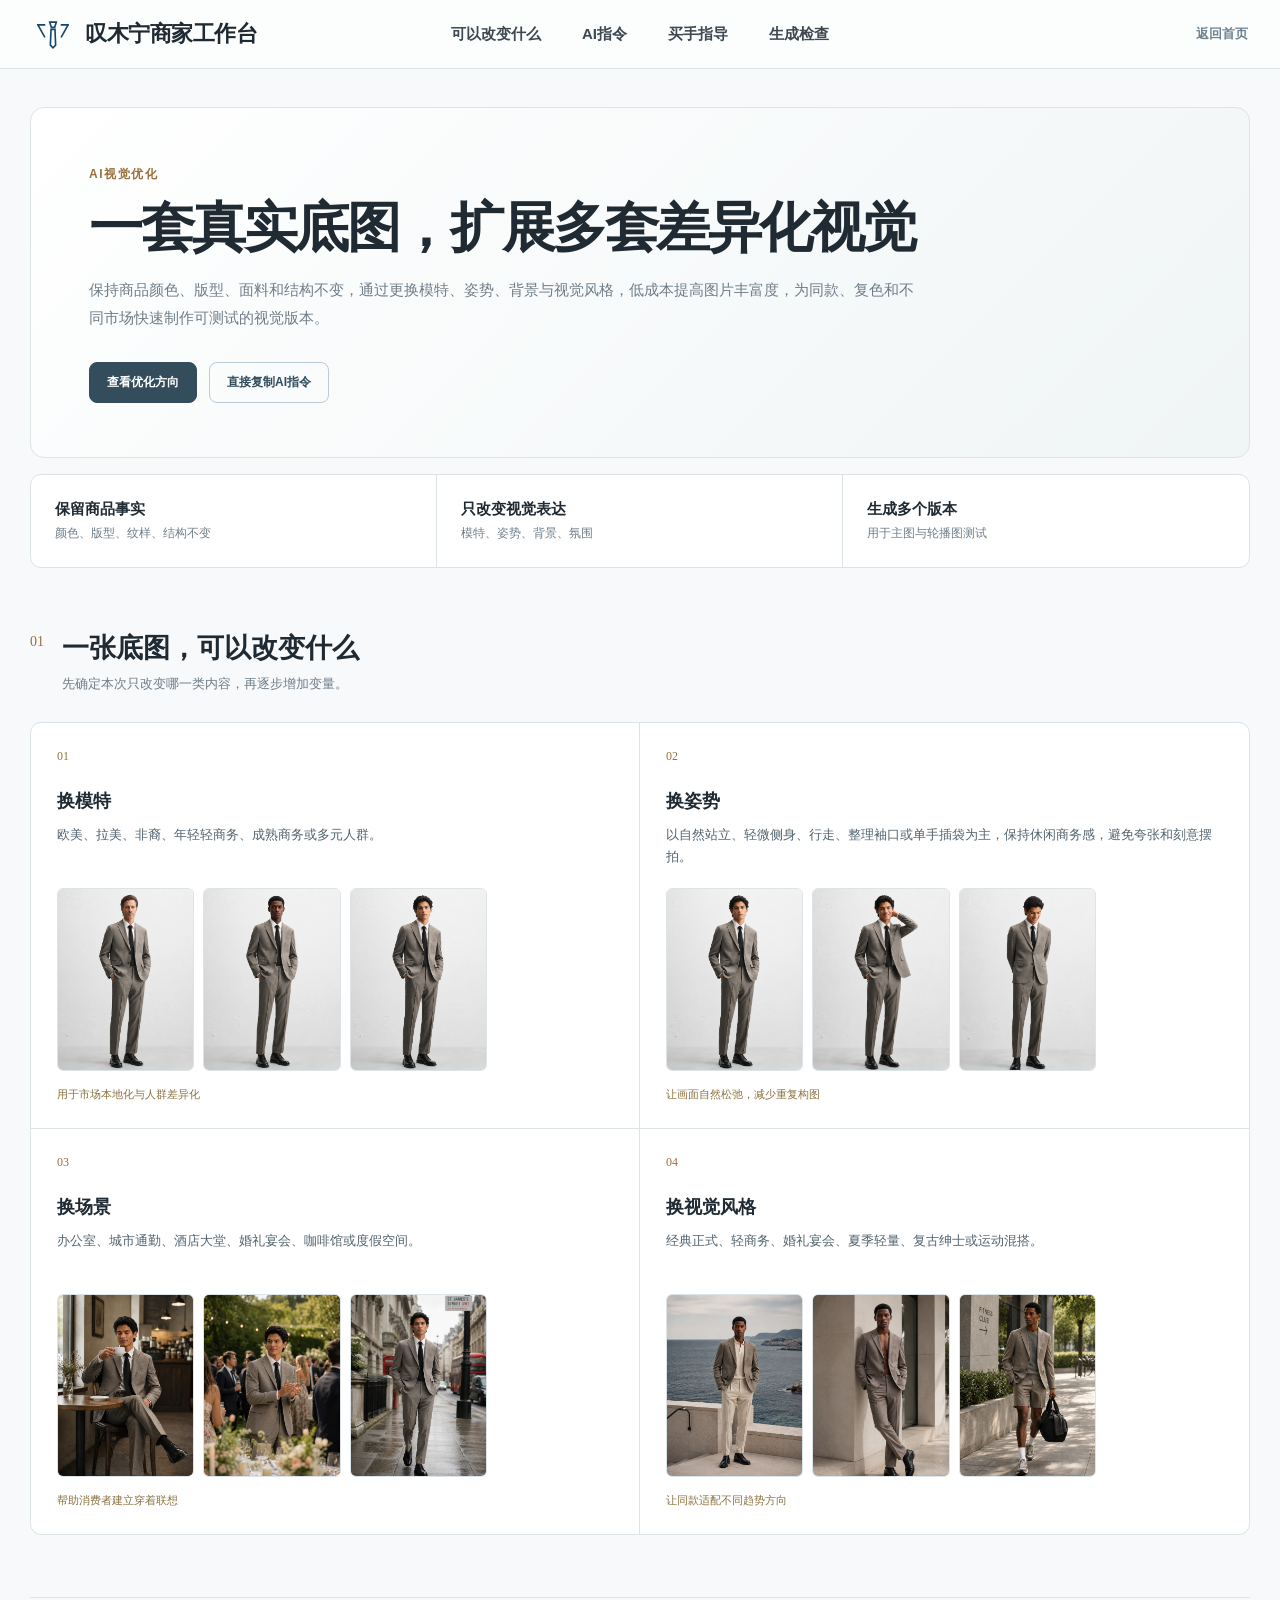
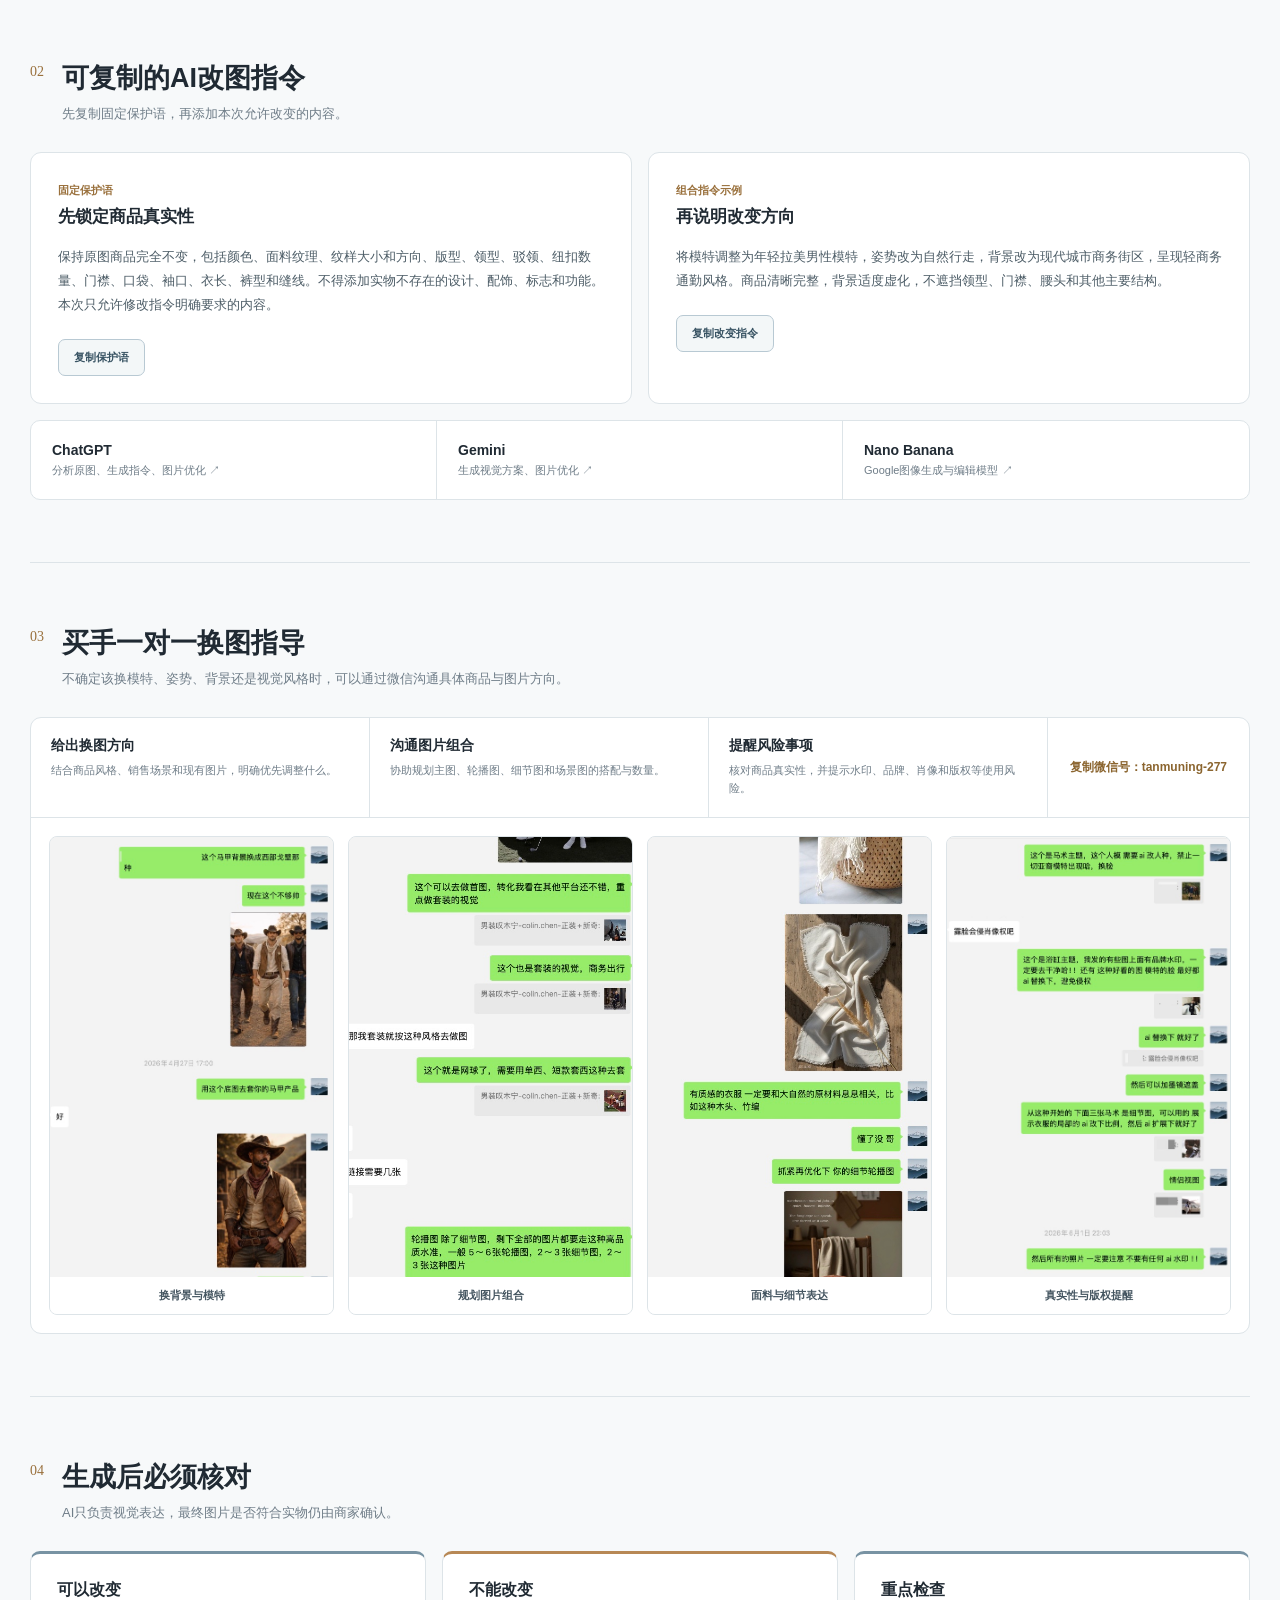
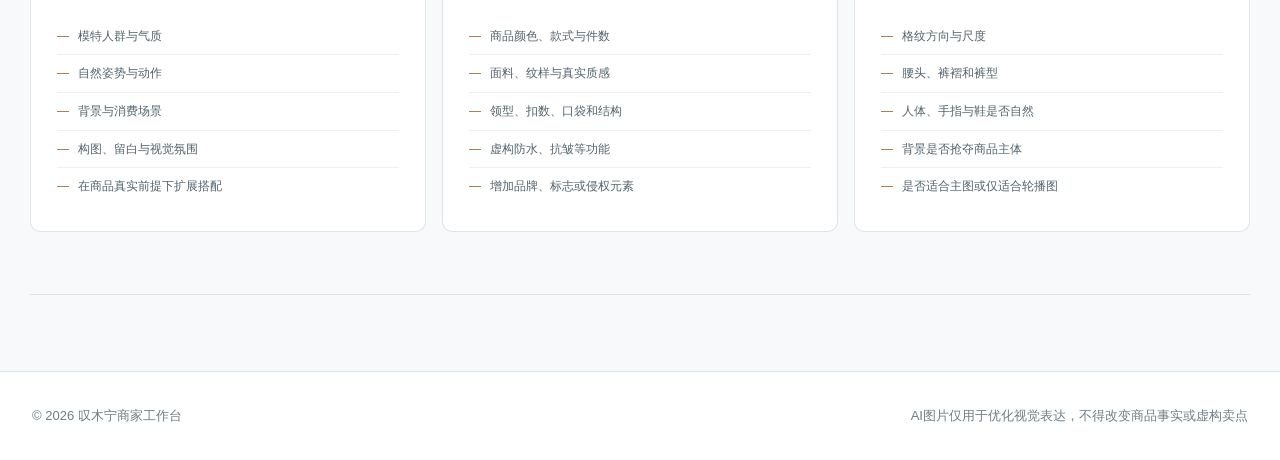
==== ai-visual.html @ 880a89ca "同步公开网站 a53dc67" ====
<!DOCTYPE html>
<html lang="zh-CN">
<head>
    <meta charset="UTF-8">
    <meta name="viewport" content="width=device-width, initial-scale=1.0">
    <meta name="description" content="TEMU男士正装AI视觉优化指南">
    <title>AI视觉优化｜叹木宁商家工作台</title>
    <link rel="icon" href="assets/home/tanmuning-logo.svg" type="image/svg+xml">
    <link rel="stylesheet" href="css/style.css?v=a53dc678">
    <link rel="stylesheet" href="css/ai-visual.css?v=a53dc678">
</head>
<body class="ai-visual-page">
    <header class="site-header">
        <div class="header-inner">
            <a class="site-logo" href="index.html"><img class="site-logo-mark" src="assets/home/tanmuning-logo.svg" alt=""><span>叹木宁商家工作台</span></a>
            <nav class="top-navigation ai-visual-top-nav">
                <a href="#changes">可以改变什么</a>
                <a href="#prompt">AI指令</a>
                <a href="#buyer-guidance">买手指导</a>
                <a href="#review">生成检查</a>
            </nav>
            <a class="ai-visual-home-link" href="index.html">返回首页</a>
        </div>
    </header>

    <main class="ai-visual-container">
        <section class="ai-visual-hero">
            <p class="ai-kicker">AI视觉优化</p>
            <h1>一套真实底图，扩展多套差异化视觉</h1>
            <p>保持商品颜色、版型、面料和结构不变，通过更换模特、姿势、背景与视觉风格，低成本提高图片丰富度，为同款、复色和不同市场快速制作可测试的视觉版本。</p>
            <div class="hero-actions"><a href="#changes">查看优化方向</a><a href="#prompt">直接复制AI指令</a></div>
        </section>

        <section class="ai-principle-strip" aria-label="AI视觉优化原则">
            <div><strong>保留商品事实</strong><span>颜色、版型、纹样、结构不变</span></div>
            <div><strong>只改变视觉表达</strong><span>模特、姿势、背景、氛围</span></div>
            <div><strong>生成多个版本</strong><span>用于主图与轮播图测试</span></div>
        </section>

        <section id="changes" class="ai-section">
            <div class="ai-section-heading"><small>01</small><div><h2>一张底图，可以改变什么</h2><p>先确定本次只改变哪一类内容，再逐步增加变量。</p></div></div>
            <div class="change-grid">
                <article><span>01</span><h3>换模特</h3><p>欧美、拉美、非裔、年轻轻商务、成熟商务或多元人群。</p><div class="change-examples"><img src="assets/ai-visual/model-01.png" alt="换模特示例一"><img src="assets/ai-visual/model-02.png" alt="换模特示例二"><img src="assets/ai-visual/model-03.png" alt="换模特示例三"></div><small>用于市场本地化与人群差异化</small></article>
                <article><span>02</span><h3>换姿势</h3><p>以自然站立、轻微侧身、行走、整理袖口或单手插袋为主，保持休闲商务感，避免夸张和刻意摆拍。</p><div class="change-examples"><img src="assets/ai-visual/pose-01.png" alt="换姿势示例一"><img src="assets/ai-visual/pose-02.png" alt="换姿势示例二"><img src="assets/ai-visual/pose-03.png" alt="换姿势示例三"></div><small>让画面自然松弛，减少重复构图</small></article>
                <article><span>03</span><h3>换场景</h3><p>办公室、城市通勤、酒店大堂、婚礼宴会、咖啡馆或度假空间。</p><div class="change-examples"><img src="assets/ai-visual/scene-01.png" alt="换场景示例一"><img src="assets/ai-visual/scene-02.png" alt="换场景示例二"><img src="assets/ai-visual/scene-03.png" alt="换场景示例三"></div><small>帮助消费者建立穿着联想</small></article>
                <article><span>04</span><h3>换视觉风格</h3><p>经典正式、轻商务、婚礼宴会、夏季轻量、复古绅士或运动混搭。</p><div class="change-examples"><img src="assets/ai-visual/style-01.png" alt="换视觉风格示例一"><img src="assets/ai-visual/style-02.png" alt="换视觉风格示例二"><img src="assets/ai-visual/style-03.png" alt="换视觉风格示例三"></div><small>让同款适配不同趋势方向</small></article>
            </div>
        </section>

        <section id="prompt" class="ai-section">
            <div class="ai-section-heading"><small>02</small><div><h2>可复制的AI改图指令</h2><p>先复制固定保护语，再添加本次允许改变的内容。</p></div></div>
            <div class="prompt-layout">
                <article class="prompt-box"><div><small>固定保护语</small><h3>先锁定商品真实性</h3></div><p id="protectPrompt">保持原图商品完全不变，包括颜色、面料纹理、纹样大小和方向、版型、领型、驳领、纽扣数量、门襟、口袋、袖口、衣长、裤型和缝线。不得添加实物不存在的设计、配饰、标志和功能。本次只允许修改指令明确要求的内容。</p><button type="button" data-copy-target="protectPrompt">复制保护语</button></article>
                <article class="prompt-box"><div><small>组合指令示例</small><h3>再说明改变方向</h3></div><p id="changePrompt">将模特调整为年轻拉美男性模特，姿势改为自然行走，背景改为现代城市商务街区，呈现轻商务通勤风格。商品清晰完整，背景适度虚化，不遮挡领型、门襟、腰头和其他主要结构。</p><button type="button" data-copy-target="changePrompt">复制改变指令</button></article>
            </div>
            <div class="ai-tool-links"><a href="https://chatgpt.com/" target="_blank" rel="noopener noreferrer"><strong>ChatGPT</strong><span>分析原图、生成指令、图片优化 ↗</span></a><a href="https://gemini.google.com/" target="_blank" rel="noopener noreferrer"><strong>Gemini</strong><span>生成视觉方案、图片优化 ↗</span></a><a href="https://deepmind.google/models/gemini-image/" target="_blank" rel="noopener noreferrer"><strong>Nano Banana</strong><span>Google图像生成与编辑模型 ↗</span></a></div>
        </section>

        <section id="buyer-guidance" class="ai-section">
            <div class="ai-section-heading"><small>03</small><div><h2>买手一对一换图指导</h2><p>不确定该换模特、姿势、背景还是视觉风格时，可以通过微信沟通具体商品与图片方向。</p></div></div>
            <div class="buyer-guidance-card">
                <div class="buyer-guidance-intro">
                    <div><strong>给出换图方向</strong><span>结合商品风格、销售场景和现有图片，明确优先调整什么。</span></div>
                    <div><strong>沟通图片组合</strong><span>协助规划主图、轮播图、细节图和场景图的搭配与数量。</span></div>
                    <div><strong>提醒风险事项</strong><span>核对商品真实性，并提示水印、品牌、肖像和版权等使用风险。</span></div>
                    <button type="button" data-copy-text="tanmuning-277">复制微信号：tanmuning-277</button>
                </div>
                <div class="buyer-chat-grid">
                    <figure><a href="assets/ai-visual/buyer-guidance-01.png" target="_blank"><img src="assets/ai-visual/buyer-guidance-01.png" alt="买手指导更换背景和模特的微信沟通记录"></a><figcaption>换背景与模特</figcaption></figure>
                    <figure><a href="assets/ai-visual/buyer-guidance-02.png" target="_blank"><img src="assets/ai-visual/buyer-guidance-02.png" alt="买手指导主图和轮播图组合的微信沟通记录"></a><figcaption>规划图片组合</figcaption></figure>
                    <figure><a href="assets/ai-visual/buyer-guidance-03.png" target="_blank"><img src="assets/ai-visual/buyer-guidance-03.png" alt="买手指导面料氛围与细节图的微信沟通记录"></a><figcaption>面料与细节表达</figcaption></figure>
                    <figure><a href="assets/ai-visual/buyer-guidance-04.png" target="_blank"><img src="assets/ai-visual/buyer-guidance-04.png" alt="买手提醒图片版权和真实性风险的微信沟通记录"></a><figcaption>真实性与版权提醒</figcaption></figure>
                </div>
            </div>
        </section>

        <section id="review" class="ai-section">
            <div class="ai-section-heading"><small>04</small><div><h2>生成后必须核对</h2><p>AI只负责视觉表达，最终图片是否符合实物仍由商家确认。</p></div></div>
            <div class="review-columns">
                <article><h3>可以改变</h3><ul><li>模特人群与气质</li><li>自然姿势与动作</li><li>背景与消费场景</li><li>构图、留白与视觉氛围</li><li>在商品真实前提下扩展搭配</li></ul></article>
                <article class="danger"><h3>不能改变</h3><ul><li>商品颜色、款式与件数</li><li>面料、纹样与真实质感</li><li>领型、扣数、口袋和结构</li><li>虚构防水、抗皱等功能</li><li>增加品牌、标志或侵权元素</li></ul></article>
                <article><h3>重点检查</h3><ul><li>格纹方向与尺度</li><li>腰头、裤褶和裤型</li><li>人体、手指与鞋是否自然</li><li>背景是否抢夺商品主体</li><li>是否适合主图或仅适合轮播图</li></ul></article>
            </div>
        </section>
    </main>

    <footer class="site-footer"><div class="footer-inner"><p>© 2026 叹木宁商家工作台</p><p>AI图片仅用于优化视觉表达，不得改变商品事实或虚构卖点</p></div></footer>
    <div id="toast" class="toast"></div>
    <script src="js/ai-visual.js?v=a53dc678"></script>
</body>
</html>
---- css/style.css ----
:root {
    --primary: #647f97;
    --primary-dark: #465f75;

    --background: #f8fafb;
    --surface: #ffffff;

    --text: #202a33;
    --muted: #6f7d88;

    --border: #dde4e8;

    --radius: 16px;

    --shadow:
        0 10px 30px rgba(26, 39, 66, 0.08);
}

* {
    margin: 0;
    padding: 0;
    box-sizing: border-box;
}

html {
    scroll-behavior: smooth;
}

body {
    min-height: 100vh;

    background: var(--background);
    color: var(--text);

    font-family:
        "PingFang SC",
        "Microsoft YaHei",
        Arial,
        sans-serif;
}

button,
input {
    font: inherit;
}

button {
    cursor: pointer;
}

a {
    color: inherit;
    text-decoration: none;
}

.site-header {
    position: sticky;
    top: 0;
    z-index: 1000;

    background: rgba(255, 255, 255, 0.96);
    border-bottom: 1px solid var(--border);
    backdrop-filter: blur(14px);
}

.header-inner {
    width: min(1200px, calc(100% - 40px));
    height: 68px;
    margin: 0 auto;

    display: grid;
    grid-template-columns: minmax(260px, 1fr) auto minmax(260px, 1fr);
    align-items: center;
}

.site-logo {
    justify-self: start;

    font-size: 25px;
    font-weight: 800;
    letter-spacing: -1px;
}

.top-navigation {
    display: flex;
    align-items: center;
    gap: 42px;
}

.top-navigation a {
    color: #30394c;
    font-size: 15px;
    font-weight: 700;
}

.top-navigation a:hover {
    color: var(--primary);
}

.theme-toggle {
    justify-self: end;

    width: 44px;
    height: 44px;

    border: 0;
    border-radius: 50%;

    background: #eef4ff;
}

.page-container {
    width: min(1200px, calc(100% - 40px));
    margin: 22px auto 70px;
}

.announcement-section {
    margin-top: 24px;
}

.section-heading {
    display: flex;
    align-items: center;
    gap: 12px;

    padding: 20px 26px 14px;

    background: var(--surface);
    border: 1px solid var(--border);
    border-bottom: 0;
    border-radius: var(--radius) var(--radius) 0 0;
}

.section-heading-mark {
    font-size: 22px;
}

.section-heading h1 {
    font-size: 22px;
}

.announcement-list {
    overflow: hidden;

    background: var(--surface);
    border: 1px solid var(--border);
    border-radius: 0 0 var(--radius) var(--radius);

    box-shadow: var(--shadow);
}

.announcement-item {
    min-height: 72px;
    padding: 20px 28px;

    display: flex;
    align-items: center;
    justify-content: space-between;
    gap: 20px;

    border-bottom: 1px solid var(--border);
}

.announcement-item:last-child {
    border-bottom: 0;
}

.announcement-item.is-clickable {
    cursor: pointer;
    transition: background-color 0.18s ease;
}

.announcement-item.is-clickable:hover {
    background: #f7faff;
}

.announcement-item.is-clickable .announcement-title-row strong {
    color: var(--primary);
}

.notice-page {
    min-height: 100vh;
    padding: 36px 20px 72px;
    background: var(--background);
}

.notice-article {
    width: min(900px, 100%);
    margin: 0 auto;
    padding: 42px 56px 54px;
    background: var(--surface);
    border: 1px solid var(--border);
    border-radius: 20px;
    box-shadow: 0 18px 50px rgba(23, 42, 76, 0.07);
}

.notice-topbar {
    display: grid;
    grid-template-columns: 1fr auto auto;
    align-items: center;
    justify-content: space-between;
    gap: 20px;
    margin-bottom: 38px;
}

.notice-site-logo {
    font-size: 19px;
}

.notice-site-logo .site-logo-mark {
    width: 36px;
    height: 36px;
}

.notice-back {
    display: inline-flex;
    align-items: center;
    margin: 0;
    color: var(--muted);
    font-size: 13px;
    font-weight: 700;
    transition: color 0.2s ease;
}

.notice-back:hover {
    color: var(--primary);
}

.notice-theme-toggle {
    width: 38px;
    height: 38px;
    display: inline-flex;
    align-items: center;
    justify-content: center;
    flex-shrink: 0;
    border: 1px solid var(--border);
    border-radius: 50%;
    background: #eef4ff;
    font-size: 15px;
    transition: border-color 0.2s ease, background 0.2s ease, transform 0.2s ease;
}

.notice-theme-toggle:hover {
    border-color: #bfd0e7;
    transform: translateY(-1px);
}

body.dark .notice-theme-toggle {
    background: #26364a;
}

.notice-header {
    padding-bottom: 28px;
    border-bottom: 1px solid var(--border);
}

.notice-label {
    display: inline-flex;
    margin-bottom: 14px;
    padding: 5px 9px;
    border-radius: 6px;
    background: #edf4ff;
    color: var(--primary);
    font-size: 11px;
    font-weight: 800;
    letter-spacing: 0.08em;
}

.notice-article h1 {
    margin: 0 0 15px;
    max-width: 760px;
    font-size: clamp(27px, 4vw, 40px);
    line-height: 1.28;
    letter-spacing: -0.035em;
}

.notice-date {
    margin: 0;
    color: var(--muted);
    font-size: 12px;
}

.notice-lead {
    margin: 32px 0 36px;
    padding: 18px 20px;
    border-left: 3px solid var(--primary);
    background: #f6f9fe;
    color: var(--text);
    font-weight: 700;
    line-height: 1.75;
}

.notice-article p {
    margin: 0;
    color: #3d4858;
    font-size: 15px;
    line-height: 1.85;
}

.notice-content h2 {
    margin: 0 0 18px;
    font-size: 18px;
}

.notice-steps {
    display: grid;
    gap: 0;
    margin: 0;
    padding: 0;
    list-style: none;
}

.notice-steps li {
    display: grid;
    grid-template-columns: 42px minmax(0, 1fr);
    gap: 16px;
    padding: 20px 0;
    border-bottom: 1px solid var(--border);
}

.notice-step-number {
    padding-top: 2px;
    color: #8da6c8;
    font-size: 12px;
    font-weight: 800;
    letter-spacing: 0.08em;
}

.notice-steps strong {
    display: block;
    margin-bottom: 6px;
    color: var(--text);
    font-size: 15px;
}

.notice-entry {
    margin-top: 28px !important;
    padding-top: 2px;
}

.notice-entry strong {
    color: var(--text);
}

.notice-entry a {
    display: inline-flex;
    margin-left: 5px;
    color: var(--primary);
    font-size: 13px;
    font-weight: 800;
    white-space: nowrap;
}

.notice-entry a:hover {
    text-decoration: underline;
}

body.dark .notice-label {
    background: #26364a;
    color: #a9c4e3;
}

body.dark .notice-lead {
    background: #202b3f;
}

body.dark .notice-article p {
    color: #bdc7d6;
}

.gcc-notice-article {
    width: min(980px, 100%);
}

.gcc-principle {
    display: flex;
    align-items: center;
    gap: 16px;
    padding: 22px 24px;
    border: 1px solid #c9dbf5;
    border-left: 5px solid var(--primary);
    border-radius: 0 13px 13px 0;
    background: linear-gradient(100deg, #edf4ff 0%, #f7faff 100%);
    color: #162b49;
    font-size: 17px;
    font-weight: 800;
    box-shadow: 0 8px 24px rgba(37, 99, 235, 0.07);
}

.gcc-principle span {
    flex-shrink: 0;
    padding: 6px 10px;
    border-radius: 7px;
    background: var(--primary);
    color: #ffffff;
    font-size: 12px;
    font-weight: 800;
}

.gcc-question {
    margin-bottom: 20px;
    padding-left: 14px;
    border-left: 4px solid var(--primary);
}

.gcc-question h2 {
    font-size: 19px;
    line-height: 1.45;
}

.gcc-branches {
    display: grid;
    grid-template-columns: repeat(2, minmax(0, 1fr));
    gap: 16px;
}

.gcc-branch {
    padding: 22px;
    border: 1px solid var(--border);
    border-radius: 15px;
    background: #fbfcfe;
}

.gcc-branch-heading {
    min-height: 50px;
    display: flex;
    align-items: flex-start;
    justify-content: space-between;
    gap: 14px;
    margin-bottom: 17px;
    padding-bottom: 16px;
    border-bottom: 1px solid var(--border);
}

.gcc-path-label {
    display: block;
    margin-bottom: 3px;
    color: #8295ad;
    font-size: 10px;
    font-weight: 800;
    letter-spacing: 0.08em;
}

.gcc-branch-heading h2 {
    font-size: 20px;
}

.gcc-choice-label {
    flex-shrink: 0;
    padding: 5px 8px;
    border: 1px solid #cfe0f7;
    border-radius: 999px;
    background: #eef5ff;
    color: #426a9c;
    font-size: 10px;
    font-weight: 800;
}

.gcc-rule-list {
    display: grid;
    gap: 11px;
}

.gcc-rule {
    padding: 15px 16px;
    border-radius: 11px;
    background: #f2f6fb;
}

.gcc-rule-type {
    display: inline-flex;
    margin-bottom: 8px;
    color: #315b89;
    font-size: 12px;
    font-weight: 800;
}

.gcc-rule p {
    font-size: 13px;
    line-height: 1.75;
}

.gcc-learning-link {
    margin-top: 28px !important;
    padding-top: 22px;
    border-top: 1px solid var(--border);
}

.gcc-learning-link strong {
    color: var(--text);
}

.gcc-learning-link a {
    color: var(--primary);
    font-size: 13px;
    font-weight: 800;
}

.gcc-learning-link a:hover {
    text-decoration: underline;
}

body.dark .gcc-principle {
    border-color: #354a65;
    border-left-color: var(--primary);
    background: linear-gradient(100deg, #203047 0%, #1d283a 100%);
    color: #eef4ff;
}

body.dark .gcc-principle span {
    background: #3f73cf;
    color: #ffffff;
}

body.dark .gcc-choice-label {
    background: #26364a;
    color: #a9c4e3;
    border-color: #354a65;
}

body.dark .gcc-branch {
    background: #1c2638;
}

body.dark .gcc-rule {
    background: #222e42;
}

body.dark .gcc-rule-type {
    color: #a9c4e3;
}

@media (max-width: 600px) {
    .notice-page {
        padding: 12px 10px 36px;
    }

    .notice-article {
        padding: 25px 20px 34px;
        border-radius: 14px;
    }

    .notice-topbar {
        margin-bottom: 27px;
        grid-template-columns: minmax(0, 1fr) auto auto;
        gap: 10px;
    }

    .notice-site-logo {
        gap: 7px;
        font-size: 16px;
        white-space: nowrap;
    }

    .notice-site-logo .site-logo-mark {
        width: 30px;
        height: 30px;
    }

    .notice-back {
        white-space: nowrap;
    }

    .notice-header {
        padding-bottom: 22px;
    }

    .notice-lead {
        margin: 24px 0 28px;
        padding: 15px 16px;
    }

    .notice-article p {
        font-size: 14px;
    }

    .notice-steps li {
        grid-template-columns: 32px minmax(0, 1fr);
        gap: 10px;
        padding: 17px 0;
    }

    .notice-entry a {
        display: table;
        margin: 8px 0 0;
    }

    .gcc-principle {
        align-items: flex-start;
        flex-direction: column;
        gap: 8px;
    }

    .gcc-branches {
        grid-template-columns: 1fr;
    }

    .gcc-branch {
        padding: 18px;
    }

    .gcc-learning-link a {
        display: table;
        margin-top: 7px;
    }
}

.announcement-title-row {
    display: flex;
    align-items: center;
    gap: 7px;

    font-size: 15px;
}

.announcement-badge {
    padding: 3px 7px;

    border-radius: 6px;

    font-size: 11px;
    font-weight: 800;
}

.announcement-badge.pinned {
    background: #fff4d8;
    color: #9a6b12;
}

.announcement-badge.new {
    background: #2563eb;
    color: #ffffff;
}

.announcement-date {
    flex-shrink: 0;

    color: var(--muted);
    font-size: 14px;
}

.featured-path {
    margin-top: 28px;
}

.featured-path-title-row {
    display: flex;
    align-items: center;
    justify-content: space-between;
    gap: 18px;
}

.featured-path-toggle {
    width: 36px;
    height: 36px;
    display: inline-flex;
    align-items: center;
    justify-content: center;
    flex-shrink: 0;
    border: 1px solid var(--border);
    border-radius: 9px;
    background: var(--surface);
    color: var(--muted);
    transition: border-color 0.18s ease, color 0.18s ease, background 0.18s ease;
}

.featured-path-toggle:hover {
    border-color: #bfd0e7;
    background: #f4f8fd;
    color: var(--primary);
}

.featured-path-toggle-icon {
    width: 9px;
    height: 9px;
    border-top: 2px solid currentColor;
    border-left: 2px solid currentColor;
    transform: translateY(2px) rotate(45deg);
    transition: transform 0.22s ease;
}

.featured-path-toggle.is-collapsed .featured-path-toggle-icon {
    transform: translateY(-2px) rotate(225deg);
}

.featured-path-list[hidden] {
    display: none;
}

body.dark .featured-path-toggle:hover {
    background: #26364a;
}

.featured-path-list {
    display: grid;
    gap: 8px;
}

.featured-path-row {
    display: grid;
    grid-template-columns: 106px minmax(0, 1fr) 64px;
    align-items: center;
    gap: 16px;
    min-height: 58px;
    padding: 10px 12px 10px 14px;
    border: 1px solid var(--border);
    border-radius: 12px;
    background: var(--surface);
    box-shadow: 0 1px 2px rgba(15, 23, 42, 0.025);
    transition: border-color 0.18s ease, box-shadow 0.18s ease, transform 0.18s ease;
}

.featured-path-row:hover {
    border-color: #cbd9ec;
    box-shadow: 0 7px 20px rgba(23, 42, 76, 0.07);
    transform: translateY(-1px);
}

.featured-path-category {
    display: inline-flex;
    justify-content: center;
    padding: 6px 8px;
    border: 1px solid #d9e4f3;
    border-radius: 7px;
    background: #f1f5fb;
    color: #294766;
    font-size: 13px;
    font-weight: 700;
    white-space: nowrap;
}

.featured-path-value {
    display: flex;
    align-items: center;
    gap: 7px;
    min-width: 0;
}

.featured-path-exempt {
    flex-shrink: 0;
    padding: 3px 6px;
    border: 1px solid #ccefb9;
    border-radius: 6px;
    background: #f0fbe9;
    color: #3a9d17;
    font-size: 11px;
    font-weight: 800;
}

.featured-path-breadcrumb {
    display: flex;
    align-items: center;
    flex-wrap: wrap;
    gap: 3px 6px;
    min-width: 0;
    color: var(--muted);
    font-size: 12px;
    line-height: 1.55;
}

.featured-path-segment:last-of-type {
    color: var(--text);
    font-weight: 700;
}

.featured-path-separator {
    color: #b4bfce;
    font-size: 16px;
    line-height: 1;
}

.featured-path-copy {
    min-height: 34px;
    padding: 0 11px;
    border: 1px solid #d2e1fb;
    border-radius: 8px;
    background: #f4f8ff;
    color: var(--primary);
    font-size: 12px;
    font-weight: 700;
    transition: 0.2s;
}

.featured-path-copy:hover {
    border-color: var(--primary);
    background: var(--primary);
    color: #ffffff;
}

.featured-path-copy.is-copied {
    border-color: #bce5c8;
    background: #eaf8ee;
    color: #218a3c;
}

@media (max-width: 760px) {
    .featured-path-list {
        gap: 7px;
    }

    .featured-path-row {
        grid-template-columns: auto minmax(0, 1fr) 54px;
        gap: 8px;
        padding: 10px;
    }

    .featured-path-category {
        padding: 6px 8px;
        font-size: 12px;
    }

    .featured-path-value {
        align-items: flex-start;
        flex-wrap: wrap;
        gap: 4px 6px;
    }

    .featured-path-breadcrumb {
        font-size: 11px;
        line-height: 1.55;
    }

    .featured-path-copy {
        min-height: 34px;
        font-size: 12px;
    }
}


.category-heading {
    margin-bottom: 16px;
    padding-left: 14px;

    border-left: 4px solid var(--primary);
}

.category-heading h2 {
    font-size: 21px;
}


.site-footer {
    background: var(--surface);
    border-top: 1px solid var(--border);
}

.footer-inner {
    width: min(1200px, calc(100% - 40px));
    min-height: 88px;
    margin: 0 auto;

    display: flex;
    align-items: center;
    justify-content: space-between;

    color: var(--muted);
    font-size: 13px;
}

.back-to-top {
    position: fixed;
    right: 20px;
    bottom: 20px;

    width: 44px;
    height: 44px;

    border: 0;
    border-radius: 50%;

    background: var(--primary);
    color: #ffffff;

    opacity: 0;
    visibility: hidden;

    box-shadow: var(--shadow);

    transition: 0.2s;
}

.back-to-top.show {
    opacity: 1;
    visibility: visible;
}

.toast {
    position: fixed;
    left: 50%;
    bottom: 28px;
    z-index: 2000;

    padding: 12px 18px;

    border-radius: 10px;

    background: #172033;
    color: #ffffff;

    opacity: 0;
    visibility: hidden;

    transform: translateX(-50%) translateY(10px);
    transition: 0.2s;
}

.toast.show {
    opacity: 1;
    visibility: visible;
    transform: translateX(-50%) translateY(0);
}

body.dark {
    --background: #101726;
    --surface: #192235;
    --text: #f4f7fc;
    --muted: #aab4c5;
    --border: #2e3a50;
}

body.dark .site-header {
    background: rgba(16, 23, 38, 0.95);
}

body.dark .top-navigation a {
    color: #d7deea;
}

/* 首页工作台 */
.site-header {
    background: rgba(252, 253, 253, 0.96);
}

.header-inner,
.page-container,
.footer-inner {
    width: min(1400px, calc(100% - 64px));
}

.site-logo {
    display: inline-flex;
    align-items: center;
    gap: 11px;
    font-size: 22px;
    font-weight: 700;
    letter-spacing: -0.5px;
}

.site-logo-mark {
    width: 42px;
    height: 42px;
    display: block;
    color: #9b6f3d;
}

.top-navigation {
    justify-self: center;
    justify-content: center;
    gap: clamp(28px, 3.2vw, 52px);
    white-space: nowrap;
}

.top-navigation a {
    color: #3d4851;
    font-weight: 600;
}

.theme-toggle {
    border: 1px solid var(--border);
    background: transparent;
}

.page-container {
    margin-top: 18px;
}

.announcement-section,
.home-section {
    margin-top: 0;
    padding: 0 0 28px;
    border-bottom: 1px solid var(--border);
}

.home-section {
    padding-top: 26px;
}

.section-heading,
.home-section-title {
    min-height: auto;
    padding: 0 0 11px;
    display: flex;
    align-items: center;
    justify-content: space-between;
    gap: 20px;
    border: 0;
    border-radius: 0;
    background: transparent;
}

.section-heading::before,
.home-section-title::before {
    content: "";
    width: 3px;
    height: 22px;
    flex: 0 0 auto;
    border-radius: 2px;
    background: #bd9155;
}

.section-heading h1,
.home-section-title h2 {
    margin-right: auto;
    font-size: 20px;
    font-weight: 700;
    letter-spacing: -0.3px;
}

.home-section-title a {
    color: #98703d;
    font-size: 13px;
    font-weight: 600;
}

.announcement-list {
    border: 0;
    border-radius: 0;
    background: transparent;
    box-shadow: none;
}

.announcement-item {
    min-height: 52px;
    padding: 10px 14px 10px 18px;
    display: grid;
    grid-template-columns: 56px 116px 52px minmax(0, 1fr) 18px;
    gap: 14px;
}

.announcement-leading {
    display: flex;
    align-items: center;
    justify-content: flex-start;
}

.announcement-status {
    display: flex;
    align-items: center;
}

.announcement-content {
    min-width: 0;
}

.announcement-item.is-clickable:hover {
    background: #f0f5f7;
}

.announcement-item.is-clickable .announcement-title-row strong {
    color: var(--text);
}

.announcement-title-row {
    display: flex;
    align-items: center;
    gap: 0;
    min-width: 0;
}

.announcement-title-row strong {
    min-width: 0;
    overflow: hidden;
    text-overflow: ellipsis;
    white-space: nowrap;
}

.announcement-date {
    color: var(--muted);
    font-size: 13px;
}

.announcement-arrow {
    color: #8c9aa4;
    font-size: 22px;
}

.optimization-grid {
    display: grid;
    grid-template-columns: repeat(2, 1fr);
    overflow: hidden;
    border: 1px solid var(--border);
    border-radius: 10px;
    background: #fff;
}

.optimization-grid > a {
    min-width: 0;
    min-height: 210px;
    padding: 24px 26px;
    display: flex;
    flex-direction: column;
    align-items: stretch;
    border-right: 1px solid var(--border);
}

.optimization-grid > a:last-child {
    border-right: 0;
}

.optimization-section-lead {
    margin: -2px 0 17px 15px;
    color: var(--muted);
    font-size: 12px;
}

.optimization-diagnosis-entry {
    min-height: 88px;
    padding: 18px 22px;
    display: flex;
    align-items: center;
    justify-content: space-between;
    gap: 28px;
    border: 1px solid #cedae0;
    border-radius: 10px;
    background: #eef3f5;
}

.optimization-diagnosis-entry div {
    min-width: 0;
    display: grid;
    grid-template-columns: auto 1fr;
    align-items: baseline;
    gap: 5px 14px;
}

.optimization-diagnosis-entry small {
    color: #9a713d;
    font-size: 10px;
    font-weight: 800;
}

.optimization-diagnosis-entry strong {
    font-size: 15px;
}

.optimization-diagnosis-entry span {
    grid-column: 2;
    color: var(--muted);
    font-size: 11px;
}

.optimization-diagnosis-entry b {
    flex-shrink: 0;
    color: #8d693a;
    font-size: 12px;
    white-space: nowrap;
}

.optimization-grid > a > small {
    color: #9a713d;
    font-size: 10px;
    font-weight: 800;
}

.optimization-grid h3 {
    margin: 9px 0 8px;
    font-size: 16px;
}

.optimization-grid p {
    color: var(--muted);
    font-size: 12px;
    line-height: 1.6;
}

.optimization-grid ul {
    margin: 14px 0 0;
    padding: 0;
    display: flex;
    flex-wrap: wrap;
    gap: 7px;
    list-style: none;
}

.optimization-grid li {
    padding: 5px 9px;
    border: 1px solid #dfe6e9;
    border-radius: 999px;
    color: #667783;
    background: #f7f9fa;
    font-size: 10px;
    white-space: nowrap;
}

.optimization-grid > a > span {
    margin-top: auto;
    padding-top: 15px;
    color: #8d693a;
    font-size: 10px;
    font-weight: 700;
}

.optimization-analysis-entry {
    min-height: 46px;
    padding: 13px 18px;
    display: flex;
    align-items: center;
    justify-content: flex-end;
    gap: 8px;
    border-bottom: 1px solid var(--border);
    color: var(--muted);
    font-size: 11px;
}

.optimization-analysis-entry strong {
    color: #7f653e;
}

.direction-grid {
    display: grid;
    grid-template-columns: repeat(5, minmax(0, 1fr));
    gap: 16px;
}

.direction-card {
    min-height: 150px;
    padding: 22px 16px 18px;
    display: flex;
    flex-direction: column;
    align-items: center;
    justify-content: center;
    gap: 10px;
    border: 1px solid var(--border);
    border-radius: 8px;
    background: rgba(255, 255, 255, 0.72);
    transition: border-color 0.2s ease, background-color 0.2s ease, transform 0.2s ease;
}

.direction-card:hover {
    border-color: #aebfca;
    background: #ffffff;
    transform: translateY(-2px);
}

.direction-icon {
    width: 92px;
    height: 78px;
    display: block;
    background-image: url("../assets/home/category-line-icons.png");
    background-repeat: no-repeat;
    background-size: 1120px 150px;
}

.icon-jacket {
    background-position: -91px -20px;
}

.icon-trousers {
    background-position: -374px -20px;
}

.icon-vest {
    background-position: -654px -20px;
}

.icon-shirt {
    background-position: -936px -20px;
}

.direction-icon.icon-suit {
    width: 118px;
    display: flex;
    align-items: center;
    justify-content: center;
    gap: 0;
    background: none;
}

.icon-suit i {
    width: 59px;
    height: 78px;
    display: block;
    background-image: url("../assets/home/category-line-icons.png");
    background-repeat: no-repeat;
    background-size: 1120px 150px;
}

.icon-suit .icon-jacket {
    background-position: -108px -20px;
}

.icon-suit .icon-trousers {
    background-position: -391px -20px;
}

.direction-card strong {
    color: var(--text);
    font-size: 16px;
}

.service-tools {
    display: grid;
    grid-template-columns: repeat(3, 1fr);
    border-top: 1px solid var(--border);
    border-bottom: 1px solid var(--border);
}

.service-item {
    min-height: 62px;
    padding: 12px 24px;
    display: flex;
    align-items: center;
    justify-content: center;
    gap: 12px;
    border: 0;
    border-right: 1px solid var(--border);
    background: transparent;
    color: var(--text);
}

.service-item:last-child {
    border-right: 0;
}

.service-item:hover {
    background: #f0f5f7;
}

.service-item span {
    color: #768d9e;
    font-size: 18px;
}

.service-item strong {
    font-size: 14px;
}

.service-tool-group {
    padding: 0;
    display: grid;
    grid-template-columns: minmax(100px, .75fr) minmax(180px, 1.25fr);
    gap: 0;
}

.service-tool-title {
    display: flex;
    align-items: center;
    justify-content: center;
    gap: 10px;
    padding: 12px 18px;
}

.service-tool-links {
    border-left: 1px solid var(--border);
}

.service-tool-links a {
    min-height: 40px;
    padding: 8px 14px;
    display: grid;
    grid-template-columns: 28px 1fr auto;
    align-items: center;
    gap: 9px;
    color: var(--text);
    border-bottom: 1px solid var(--border);
}

.service-tool-links a:last-child {
    border-bottom: 0;
}

.service-tool-links a:hover {
    background: #f0f5f7;
}

.service-tool-links a span {
    font-size: 11px;
    font-weight: 700;
    text-align: center;
    letter-spacing: -.02em;
}

.service-tool-links a i {
    color: var(--muted);
    font-size: 13px;
    font-style: normal;
}

.service-tool-links a strong {
    min-width: 0;
    white-space: nowrap;
}

.service-tool-links a small {
    margin-left: 6px;
    color: var(--muted);
    font-size: 11px;
    font-weight: 500;
}

.contact-strip {
    margin-top: 18px;
    display: grid;
    grid-template-columns: 1fr 1.25fr 1.05fr 2.7fr;
    border: 1px solid var(--border);
    border-radius: 8px;
    background: rgba(255, 255, 255, 0.58);
}

.contact-item {
    min-width: 0;
    min-height: 112px;
    padding: 18px 22px;
    display: grid;
    grid-template-rows: auto minmax(30px, 1fr) auto;
    align-content: start;
    gap: 7px;
    border-right: 1px solid var(--border);
    background: transparent;
    color: var(--text);
    text-align: left;
}

.contact-actions {
    display: flex;
    align-items: center;
    gap: 14px;
}

.contact-actions button,
.contact-actions a {
    padding: 0;
    border: 0;
    background: transparent;
    color: #8f6a3a;
    font-size: 11px;
    font-weight: 600;
}

.contact-item:last-child {
    border-right: 0;
}

.contact-strip small {
    color: var(--muted);
    font-size: 11px;
    line-height: 1.2;
}

.contact-strip strong {
    overflow: hidden;
    font-size: 15px;
    font-weight: 650;
    text-overflow: ellipsis;
    white-space: nowrap;
}

.contact-address strong {
    overflow: visible;
    font-size: 13px;
    line-height: 1.55;
    text-overflow: clip;
    white-space: normal;
}

.service-detail-panel {
    margin-top: 18px;
}

.service-detail-panel .category-heading {
    display: none;
}

.service-detail-panel .featured-path-list {
    border-radius: 8px;
    box-shadow: none;
}

.featured-path-create-link {
    min-height: 58px;
    margin-bottom: 10px;
    padding: 11px 16px;
    display: flex;
    align-items: center;
    justify-content: space-between;
    gap: 16px;
    border: 1px solid #c9d9ea;
    border-radius: 10px;
    background: #f3f7fb;
    color: #294766;
}

.featured-path-create-link:hover {
    border-color: #9fb9d4;
    background: #eaf2f8;
}

.featured-path-create-link span {
    min-width: 0;
    display: flex;
    align-items: baseline;
    gap: 10px;
}

.featured-path-create-link strong {
    white-space: nowrap;
}

.featured-path-create-link small {
    color: var(--muted);
}

.featured-path-create-link i {
    flex-shrink: 0;
    color: #58758f;
    font-size: 13px;
    font-style: normal;
    white-space: nowrap;
}
---- css/ai-visual.css ----
.ai-visual-page { background: #f7f9fa; }
.ai-visual-home-link { justify-self: end; color: #6d8292; font-size: 13px; font-weight: 700; white-space: nowrap; }
.ai-visual-container { width: min(1220px, calc(100% - 40px)); margin: 38px auto 76px; }
.ai-visual-hero { padding: 58px 58px 54px; border: 1px solid var(--border); border-radius: 14px; background: linear-gradient(135deg, #fff 0%, #f0f5f6 100%); }
.ai-kicker { margin-bottom: 13px; color: #9a713d; font-size: 12px; font-weight: 800; letter-spacing: .13em; }
.ai-visual-hero h1 { max-width: 850px; margin-bottom: 17px; font-size: clamp(32px, 4.4vw, 54px); letter-spacing: -.045em; line-height: 1.16; }
.ai-visual-hero > p:not(.ai-kicker) { max-width: 830px; color: var(--muted); font-size: 15px; line-height: 1.9; }
.hero-actions { margin-top: 29px; display: flex; gap: 12px; flex-wrap: wrap; }
.hero-actions a { padding: 11px 17px; border: 1px solid #b9cbd5; border-radius: 8px; color: #314c5d; font-size: 12px; font-weight: 700; }
.hero-actions a:first-child { background: #334d5c; border-color: #334d5c; color: #fff; }
.ai-principle-strip { margin-top: 16px; display: grid; grid-template-columns: repeat(3, 1fr); border: 1px solid var(--border); border-radius: 11px; background: #fff; }
.ai-principle-strip div { min-height: 92px; padding: 20px 24px; display: flex; flex-direction: column; justify-content: center; border-right: 1px solid var(--border); }
.ai-principle-strip div:last-child { border-right: 0; }
.ai-principle-strip strong { margin-bottom: 6px; font-size: 15px; }
.ai-principle-strip span { color: var(--muted); font-size: 12px; }
.ai-section { padding: 62px 0; border-bottom: 1px solid var(--border); scroll-margin-top: 125px; }
.ai-section-heading { margin-bottom: 27px; display: flex; align-items: flex-start; gap: 18px; }
.ai-section-heading > small { padding-top: 4px; color: #9a713d; font-family: Georgia, serif; font-size: 14px; }
.ai-section-heading h2 { margin-bottom: 7px; font-size: 27px; }
.ai-section-heading p { color: var(--muted); font-size: 13px; line-height: 1.7; }
.change-grid { display: grid; grid-template-columns: repeat(2, 1fr); overflow: hidden; border: 1px solid var(--border); border-radius: 11px; background: #fff; }
.change-grid article { min-height: 335px; padding: 26px; display: grid; grid-template-rows: auto auto minmax(46px, auto) auto auto; align-content: start; border-right: 1px solid var(--border); border-bottom: 1px solid var(--border); }
.change-grid article:nth-child(2n) { border-right: 0; }
.change-grid article:nth-last-child(-n+2) { border-bottom: 0; }
.change-grid article > span { color: #9a713d; font-family: Georgia, serif; font-size: 12px; }
.change-grid h3 { margin: 25px 0 11px; font-size: 18px; }
.change-grid p { color: #52626d; font-size: 13px; line-height: 1.75; }
.change-examples { width: min(100%, 430px); margin-top: 18px; display: grid; grid-template-columns: repeat(3, 1fr); gap: 9px; }
.change-examples img { width: 100%; aspect-ratio: 3 / 4; display: block; object-fit: cover; border: 1px solid var(--border); border-radius: 6px; }
.change-grid small { padding-top: 16px; color: #8b713f; font-size: 11px; }
.prompt-layout { display: grid; grid-template-columns: repeat(2, 1fr); gap: 16px; }
.prompt-box { padding: 27px; display: flex; flex-direction: column; border: 1px solid var(--border); border-radius: 11px; background: #fff; }
.prompt-box small { color: #9a713d; font-size: 11px; font-weight: 800; }
.prompt-box h3 { margin: 7px 0 17px; font-size: 17px; }
.prompt-box p { color: #4d5d67; font-size: 13px; line-height: 1.85; }
.prompt-box button { margin-top: 22px; align-self: flex-start; padding: 10px 15px; border: 1px solid #b8c9d3; border-radius: 7px; background: #f3f7f8; color: #385363; font-size: 11px; font-weight: 700; }
.ai-tool-links { margin-top: 16px; display: grid; grid-template-columns: repeat(3, 1fr); border: 1px solid var(--border); border-radius: 10px; background: #fff; }
.ai-tool-links a { min-height: 78px; padding: 18px 21px; display: flex; flex-direction: column; justify-content: center; border-right: 1px solid var(--border); color: var(--text); }
.ai-tool-links a:last-child { border-right: 0; }
.ai-tool-links strong { margin-bottom: 5px; font-size: 14px; }
.ai-tool-links span { color: var(--muted); font-size: 11px; }
.buyer-guidance-card { overflow: hidden; border: 1px solid var(--border); border-radius: 11px; background: #fff; }
.buyer-guidance-intro { display: grid; grid-template-columns: repeat(3, 1fr) auto; align-items: stretch; border-bottom: 1px solid var(--border); }
.buyer-guidance-intro > div { min-width: 0; padding: 19px 20px; display: flex; flex-direction: column; border-right: 1px solid var(--border); }
.buyer-guidance-intro strong { margin-bottom: 6px; font-size: 14px; }
.buyer-guidance-intro span { color: var(--muted); font-size: 11px; line-height: 1.65; }
.buyer-guidance-intro > button { padding: 19px 22px; border: 0; background: transparent; color: #8b652f; font-size: 12px; font-weight: 800; white-space: nowrap; cursor: pointer; }
.buyer-chat-grid { padding: 18px; display: grid; grid-template-columns: repeat(4, 1fr); gap: 14px; }
.buyer-chat-grid figure { min-width: 0; overflow: hidden; border: 1px solid var(--border); border-radius: 8px; background: #f5f6f7; }
.buyer-chat-grid a { display: block; }
.buyer-chat-grid img { width: 100%; aspect-ratio: 9 / 14; display: block; object-fit: cover; object-position: top; }
.buyer-chat-grid figcaption { padding: 11px 12px; background: #fff; color: #455661; font-size: 11px; font-weight: 700; text-align: center; white-space: nowrap; }
.review-columns { display: grid; grid-template-columns: repeat(3, 1fr); gap: 16px; }
.review-columns article { padding: 26px; border: 1px solid var(--border); border-top: 3px solid #7893a3; border-radius: 10px; background: #fff; }
.review-columns article.danger { border-top-color: #b78855; }
.review-columns h3 { margin-bottom: 17px; font-size: 16px; }
.review-columns ul { display: grid; list-style: none; }
.review-columns li { padding: 9px 0; border-bottom: 1px solid #edf0f2; color: #53636e; font-size: 12px; line-height: 1.55; }
.review-columns li:last-child { border-bottom: 0; }
.review-columns li::before { content: "—"; margin-right: 9px; color: #9a713d; }

@media (max-width: 700px) {
    .ai-visual-page .header-inner { grid-template-columns: minmax(0, 1fr) auto; }
    .ai-visual-home-link { font-size: 12px; }
    .ai-visual-container { width: calc(100% - 24px); margin-top: 18px; }
    .ai-visual-hero { padding: 34px 25px; }
    .ai-principle-strip, .change-grid, .prompt-layout, .ai-tool-links, .review-columns { grid-template-columns: 1fr; }
    .ai-principle-strip div, .change-grid article, .ai-tool-links a { border-right: 0; border-bottom: 1px solid var(--border); }
    .ai-principle-strip div:last-child, .change-grid article:last-child, .ai-tool-links a:last-child { border-bottom: 0; }
    .change-grid article { min-height: 190px; }
    .change-grid article, .change-grid article:nth-child(2n), .change-grid article:nth-last-child(-n+2) { border-right: 0; border-bottom: 1px solid var(--border); }
    .change-grid article:last-child { border-bottom: 0; }
    .change-examples { max-width: 330px; }
    .buyer-guidance-intro { grid-template-columns: 1fr; }
    .buyer-guidance-intro > div { border-right: 0; border-bottom: 1px solid var(--border); }
    .buyer-guidance-intro > button { text-align: center; }
    .buyer-chat-grid { padding: 10px; grid-template-columns: repeat(2, minmax(0, 1fr)); gap: 9px; }
    .buyer-chat-grid figcaption { padding-inline: 6px; font-size: 10px; }
    .ai-visual-top-nav { display: none; }
    .ai-visual-hero h1, .ai-section-heading h2, .change-grid h3, .prompt-box h3, .review-columns h3 { word-break: keep-all; overflow-wrap: normal; }
}
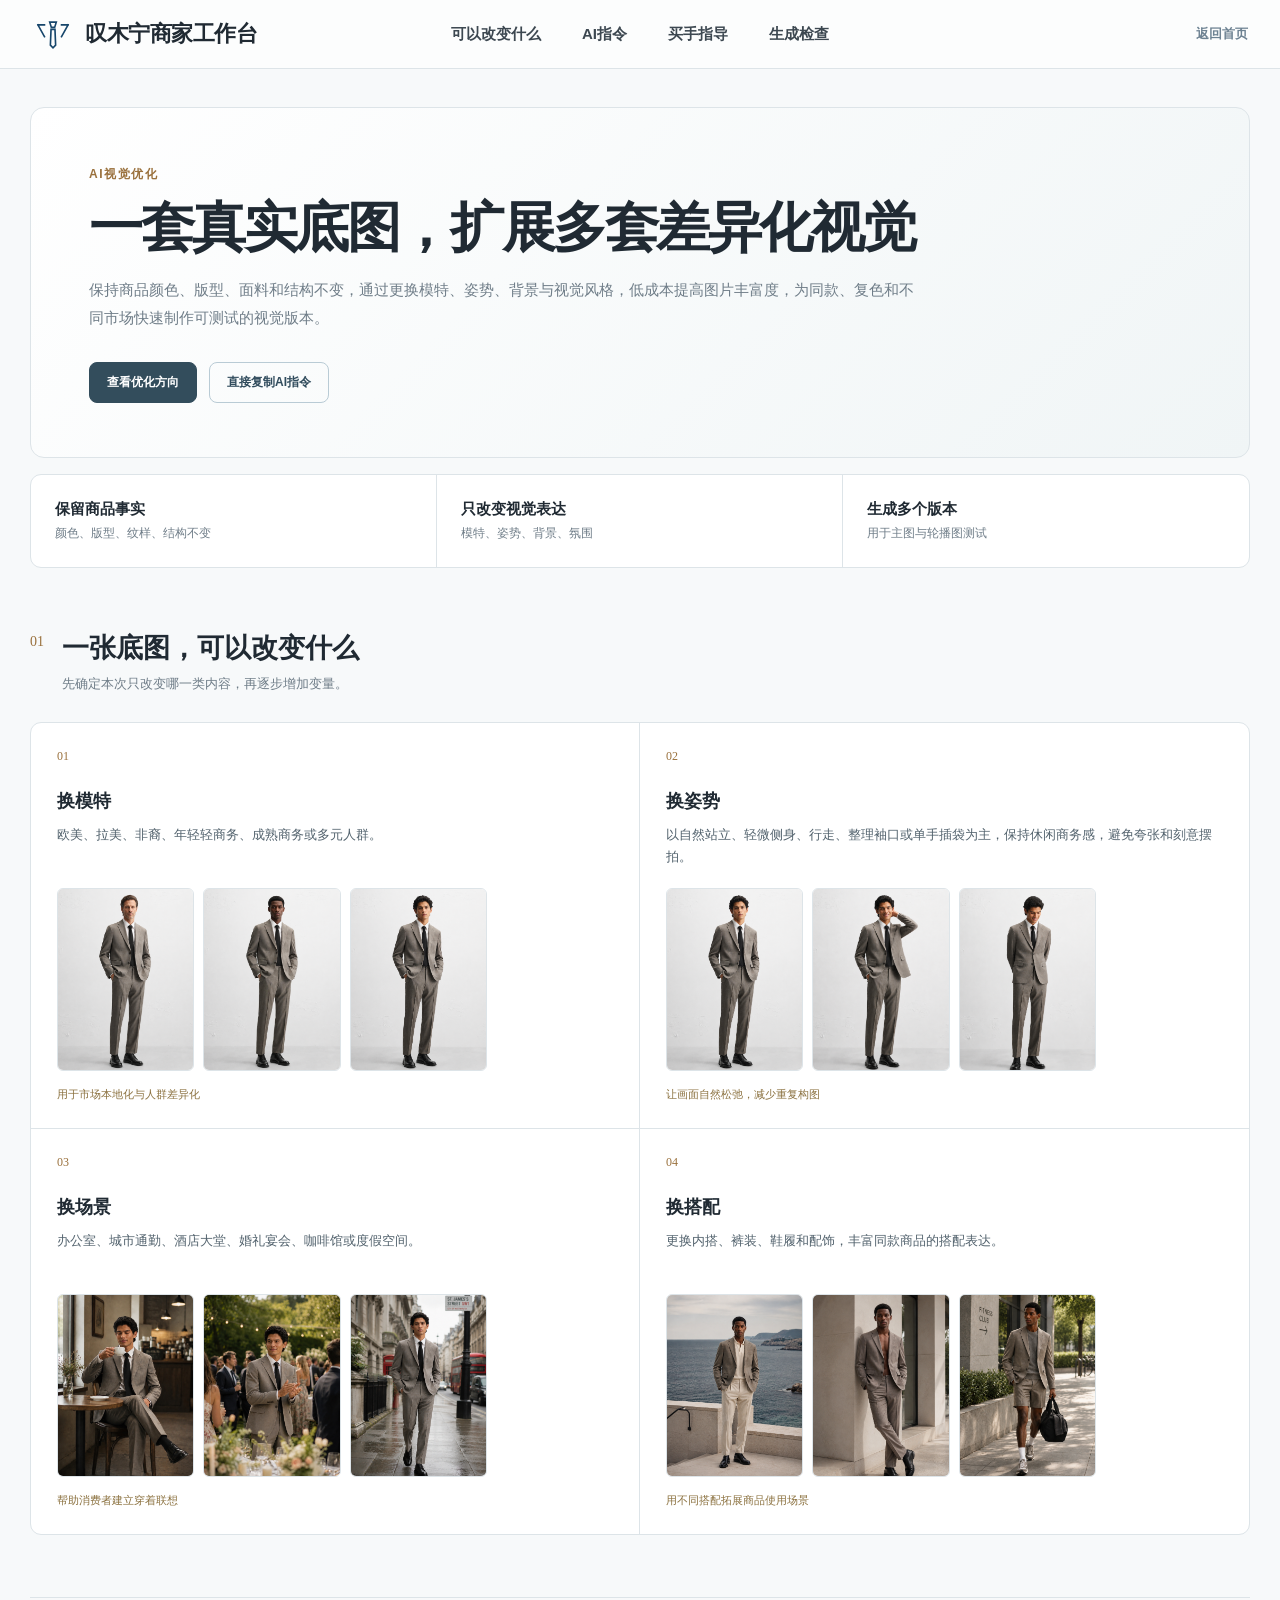
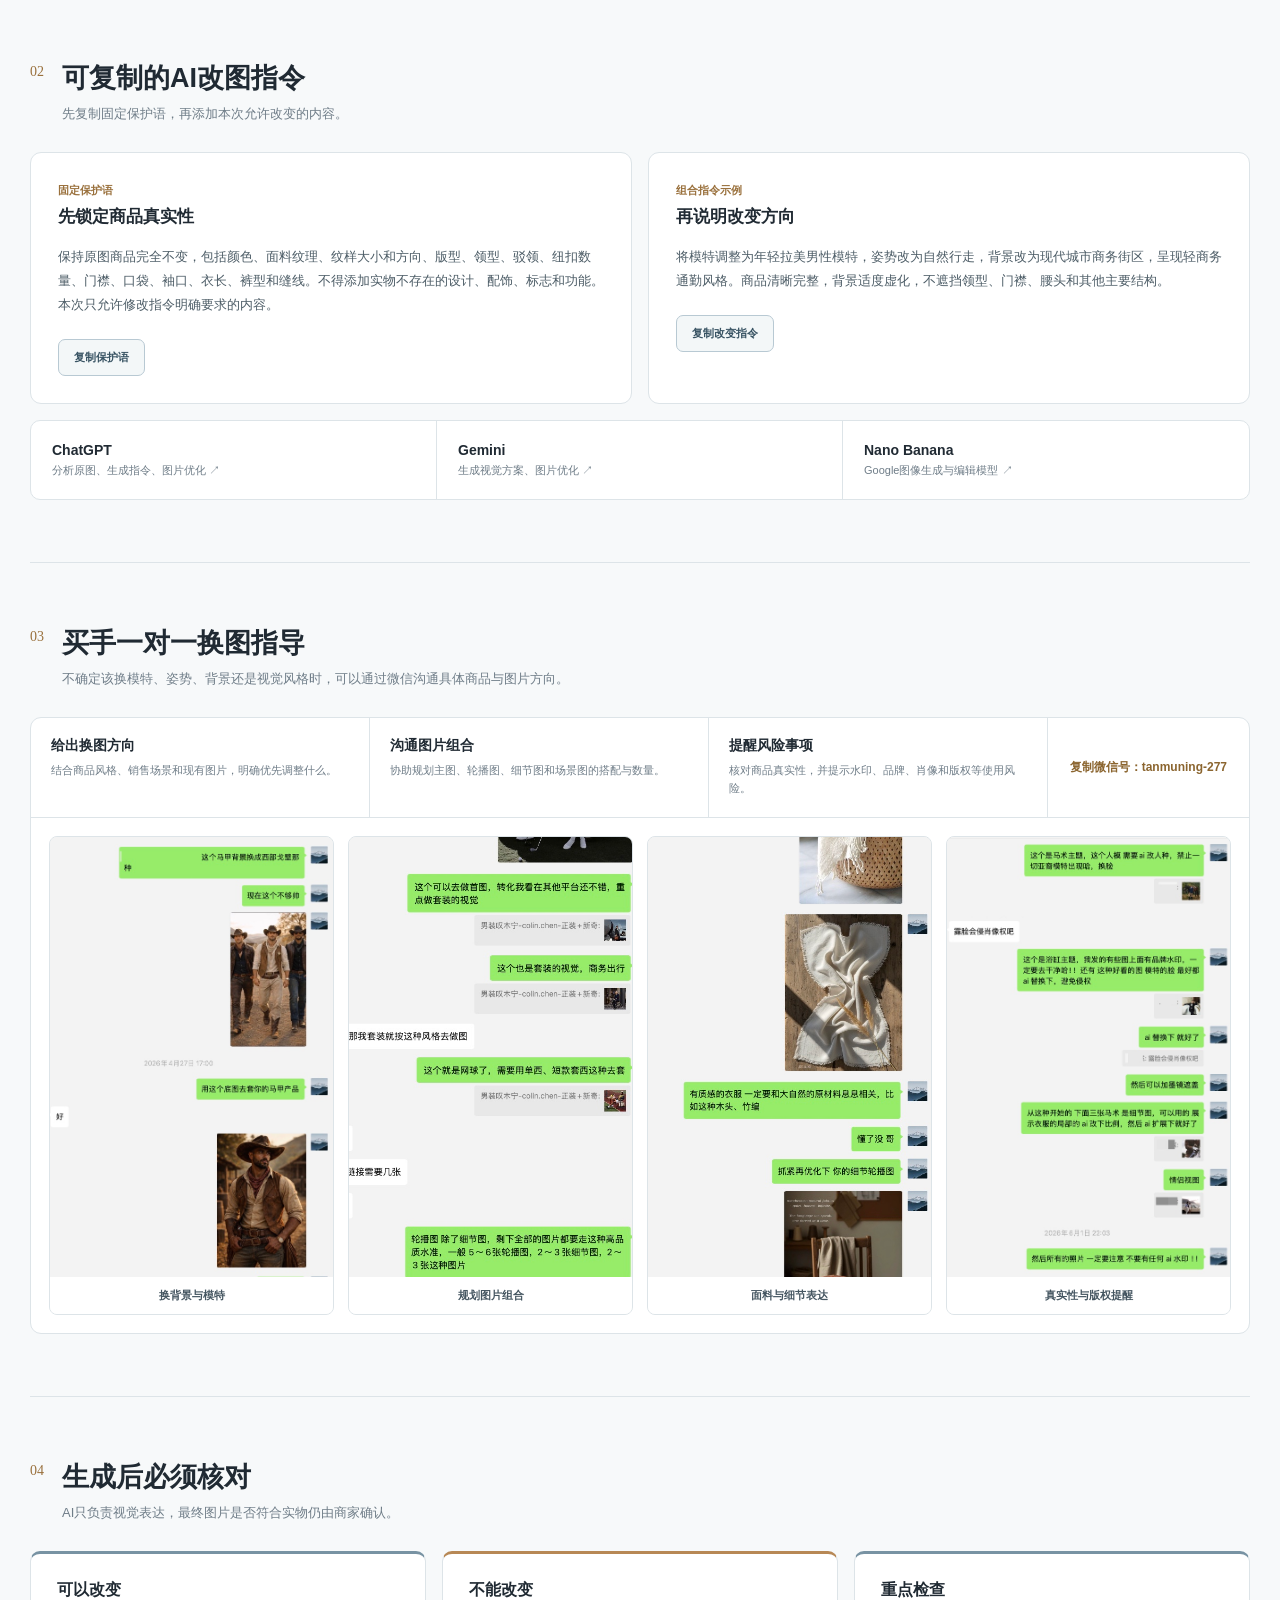
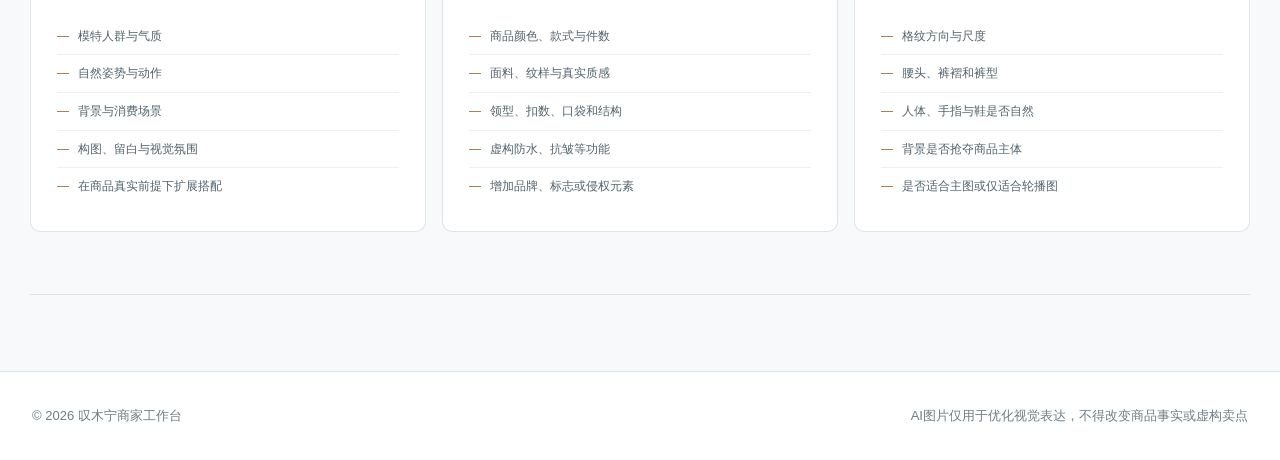
==== commit 4fe9fb1f: "同步公开网站 df47357" ====
--- a/ai-visual.html
+++ b/ai-visual.html
@@ -6,8 +6,8 @@
     <meta name="description" content="TEMU男士正装AI视觉优化指南">
     <title>AI视觉优化｜叹木宁商家工作台</title>
     <link rel="icon" href="assets/home/tanmuning-logo.svg" type="image/svg+xml">
-    <link rel="stylesheet" href="css/style.css?v=a53dc678">
-    <link rel="stylesheet" href="css/ai-visual.css?v=a53dc678">
+    <link rel="stylesheet" href="css/style.css?v=df47357d">
+    <link rel="stylesheet" href="css/ai-visual.css?v=df47357d">
 </head>
 <body class="ai-visual-page">
     <header class="site-header">
@@ -43,7 +43,7 @@
                 <article><span>01</span><h3>换模特</h3><p>欧美、拉美、非裔、年轻轻商务、成熟商务或多元人群。</p><div class="change-examples"><img src="assets/ai-visual/model-01.png" alt="换模特示例一"><img src="assets/ai-visual/model-02.png" alt="换模特示例二"><img src="assets/ai-visual/model-03.png" alt="换模特示例三"></div><small>用于市场本地化与人群差异化</small></article>
                 <article><span>02</span><h3>换姿势</h3><p>以自然站立、轻微侧身、行走、整理袖口或单手插袋为主，保持休闲商务感，避免夸张和刻意摆拍。</p><div class="change-examples"><img src="assets/ai-visual/pose-01.png" alt="换姿势示例一"><img src="assets/ai-visual/pose-02.png" alt="换姿势示例二"><img src="assets/ai-visual/pose-03.png" alt="换姿势示例三"></div><small>让画面自然松弛，减少重复构图</small></article>
                 <article><span>03</span><h3>换场景</h3><p>办公室、城市通勤、酒店大堂、婚礼宴会、咖啡馆或度假空间。</p><div class="change-examples"><img src="assets/ai-visual/scene-01.png" alt="换场景示例一"><img src="assets/ai-visual/scene-02.png" alt="换场景示例二"><img src="assets/ai-visual/scene-03.png" alt="换场景示例三"></div><small>帮助消费者建立穿着联想</small></article>
-                <article><span>04</span><h3>换视觉风格</h3><p>经典正式、轻商务、婚礼宴会、夏季轻量、复古绅士或运动混搭。</p><div class="change-examples"><img src="assets/ai-visual/style-01.png" alt="换视觉风格示例一"><img src="assets/ai-visual/style-02.png" alt="换视觉风格示例二"><img src="assets/ai-visual/style-03.png" alt="换视觉风格示例三"></div><small>让同款适配不同趋势方向</small></article>
+                <article><span>04</span><h3>换搭配</h3><p>更换内搭、裤装、鞋履和配饰，丰富同款商品的搭配表达。</p><div class="change-examples"><img src="assets/ai-visual/style-01.png" alt="换搭配示例一"><img src="assets/ai-visual/style-02.png" alt="换搭配示例二"><img src="assets/ai-visual/style-03.png" alt="换搭配示例三"></div><small>用不同搭配拓展商品使用场景</small></article>
             </div>
         </section>
 
@@ -86,6 +86,6 @@
 
     <footer class="site-footer"><div class="footer-inner"><p>© 2026 叹木宁商家工作台</p><p>AI图片仅用于优化视觉表达，不得改变商品事实或虚构卖点</p></div></footer>
     <div id="toast" class="toast"></div>
-    <script src="js/ai-visual.js?v=a53dc678"></script>
+    <script src="js/ai-visual.js?v=df47357d"></script>
 </body>
 </html>
--- a/css/style.css
+++ b/css/style.css
@@ -95,18 +95,6 @@
 
 .top-navigation a:hover {
     color: var(--primary);
-}
-
-.theme-toggle {
-    justify-self: end;
-
-    width: 44px;
-    height: 44px;
-
-    border: 0;
-    border-radius: 50%;
-
-    background: #eef4ff;
 }
 
 .page-container {
@@ -196,7 +184,7 @@
 
 .notice-topbar {
     display: grid;
-    grid-template-columns: 1fr auto auto;
+    grid-template-columns: 1fr auto;
     align-items: center;
     justify-content: space-between;
     gap: 20px;
@@ -224,29 +212,6 @@
 
 .notice-back:hover {
     color: var(--primary);
-}
-
-.notice-theme-toggle {
-    width: 38px;
-    height: 38px;
-    display: inline-flex;
-    align-items: center;
-    justify-content: center;
-    flex-shrink: 0;
-    border: 1px solid var(--border);
-    border-radius: 50%;
-    background: #eef4ff;
-    font-size: 15px;
-    transition: border-color 0.2s ease, background 0.2s ease, transform 0.2s ease;
-}
-
-.notice-theme-toggle:hover {
-    border-color: #bfd0e7;
-    transform: translateY(-1px);
-}
-
-body.dark .notice-theme-toggle {
-    background: #26364a;
 }
 
 .notice-header {
@@ -355,19 +320,6 @@
     text-decoration: underline;
 }
 
-body.dark .notice-label {
-    background: #26364a;
-    color: #a9c4e3;
-}
-
-body.dark .notice-lead {
-    background: #202b3f;
-}
-
-body.dark .notice-article p {
-    color: #bdc7d6;
-}
-
 .gcc-notice-article {
     width: min(980px, 100%);
 }
@@ -500,36 +452,6 @@
     text-decoration: underline;
 }
 
-body.dark .gcc-principle {
-    border-color: #354a65;
-    border-left-color: var(--primary);
-    background: linear-gradient(100deg, #203047 0%, #1d283a 100%);
-    color: #eef4ff;
-}
-
-body.dark .gcc-principle span {
-    background: #3f73cf;
-    color: #ffffff;
-}
-
-body.dark .gcc-choice-label {
-    background: #26364a;
-    color: #a9c4e3;
-    border-color: #354a65;
-}
-
-body.dark .gcc-branch {
-    background: #1c2638;
-}
-
-body.dark .gcc-rule {
-    background: #222e42;
-}
-
-body.dark .gcc-rule-type {
-    color: #a9c4e3;
-}
-
 @media (max-width: 600px) {
     .notice-page {
         padding: 12px 10px 36px;
@@ -542,7 +464,7 @@
 
     .notice-topbar {
         margin-bottom: 27px;
-        grid-template-columns: minmax(0, 1fr) auto auto;
+        grid-template-columns: minmax(0, 1fr) auto;
         gap: 10px;
     }
 
@@ -685,10 +607,6 @@
 
 .featured-path-list[hidden] {
     display: none;
-}
-
-body.dark .featured-path-toggle:hover {
-    background: #26364a;
 }
 
 .featured-path-list {
@@ -910,22 +828,6 @@
     transform: translateX(-50%) translateY(0);
 }
 
-body.dark {
-    --background: #101726;
-    --surface: #192235;
-    --text: #f4f7fc;
-    --muted: #aab4c5;
-    --border: #2e3a50;
-}
-
-body.dark .site-header {
-    background: rgba(16, 23, 38, 0.95);
-}
-
-body.dark .top-navigation a {
-    color: #d7deea;
-}
-
 /* 首页工作台 */
 .site-header {
     background: rgba(252, 253, 253, 0.96);
@@ -963,11 +865,6 @@
 .top-navigation a {
     color: #3d4851;
     font-weight: 600;
-}
-
-.theme-toggle {
-    border: 1px solid var(--border);
-    background: transparent;
 }
 
 .page-container {
@@ -1476,6 +1373,78 @@
     box-shadow: none;
 }
 
+.faq-panel {
+    overflow: hidden;
+    border: 1px solid var(--border);
+    border-radius: 8px;
+    background: #fff;
+}
+
+.faq-panel details {
+    border-bottom: 1px solid var(--border);
+}
+
+.faq-panel details:last-child {
+    border-bottom: 0;
+}
+
+.faq-panel summary {
+    min-height: 58px;
+    padding: 15px 20px;
+    display: flex;
+    align-items: center;
+    gap: 15px;
+    cursor: pointer;
+    list-style: none;
+}
+
+.faq-panel summary::-webkit-details-marker {
+    display: none;
+}
+
+.faq-panel summary::after {
+    content: "+";
+    margin-left: auto;
+    color: #9a713d;
+    font-size: 18px;
+}
+
+.faq-panel details[open] summary::after {
+    content: "−";
+}
+
+.faq-panel summary span {
+    color: #9a713d;
+    font-family: Georgia, serif;
+    font-size: 12px;
+}
+
+.faq-panel summary strong {
+    font-size: 14px;
+}
+
+.faq-answer {
+    padding: 0 20px 18px 49px;
+    color: #596a75;
+    font-size: 13px;
+    line-height: 1.75;
+}
+
+.faq-answer strong {
+    color: var(--text);
+}
+
+.faq-path {
+    width: fit-content;
+    margin-top: 10px;
+    padding: 7px 10px;
+    border-radius: 5px;
+    background: #f4f6f7;
+    color: #8f6a3a;
+    font-size: 11px;
+    font-weight: 700;
+}
+
 .featured-path-create-link {
     min-height: 58px;
     margin-bottom: 10px;
